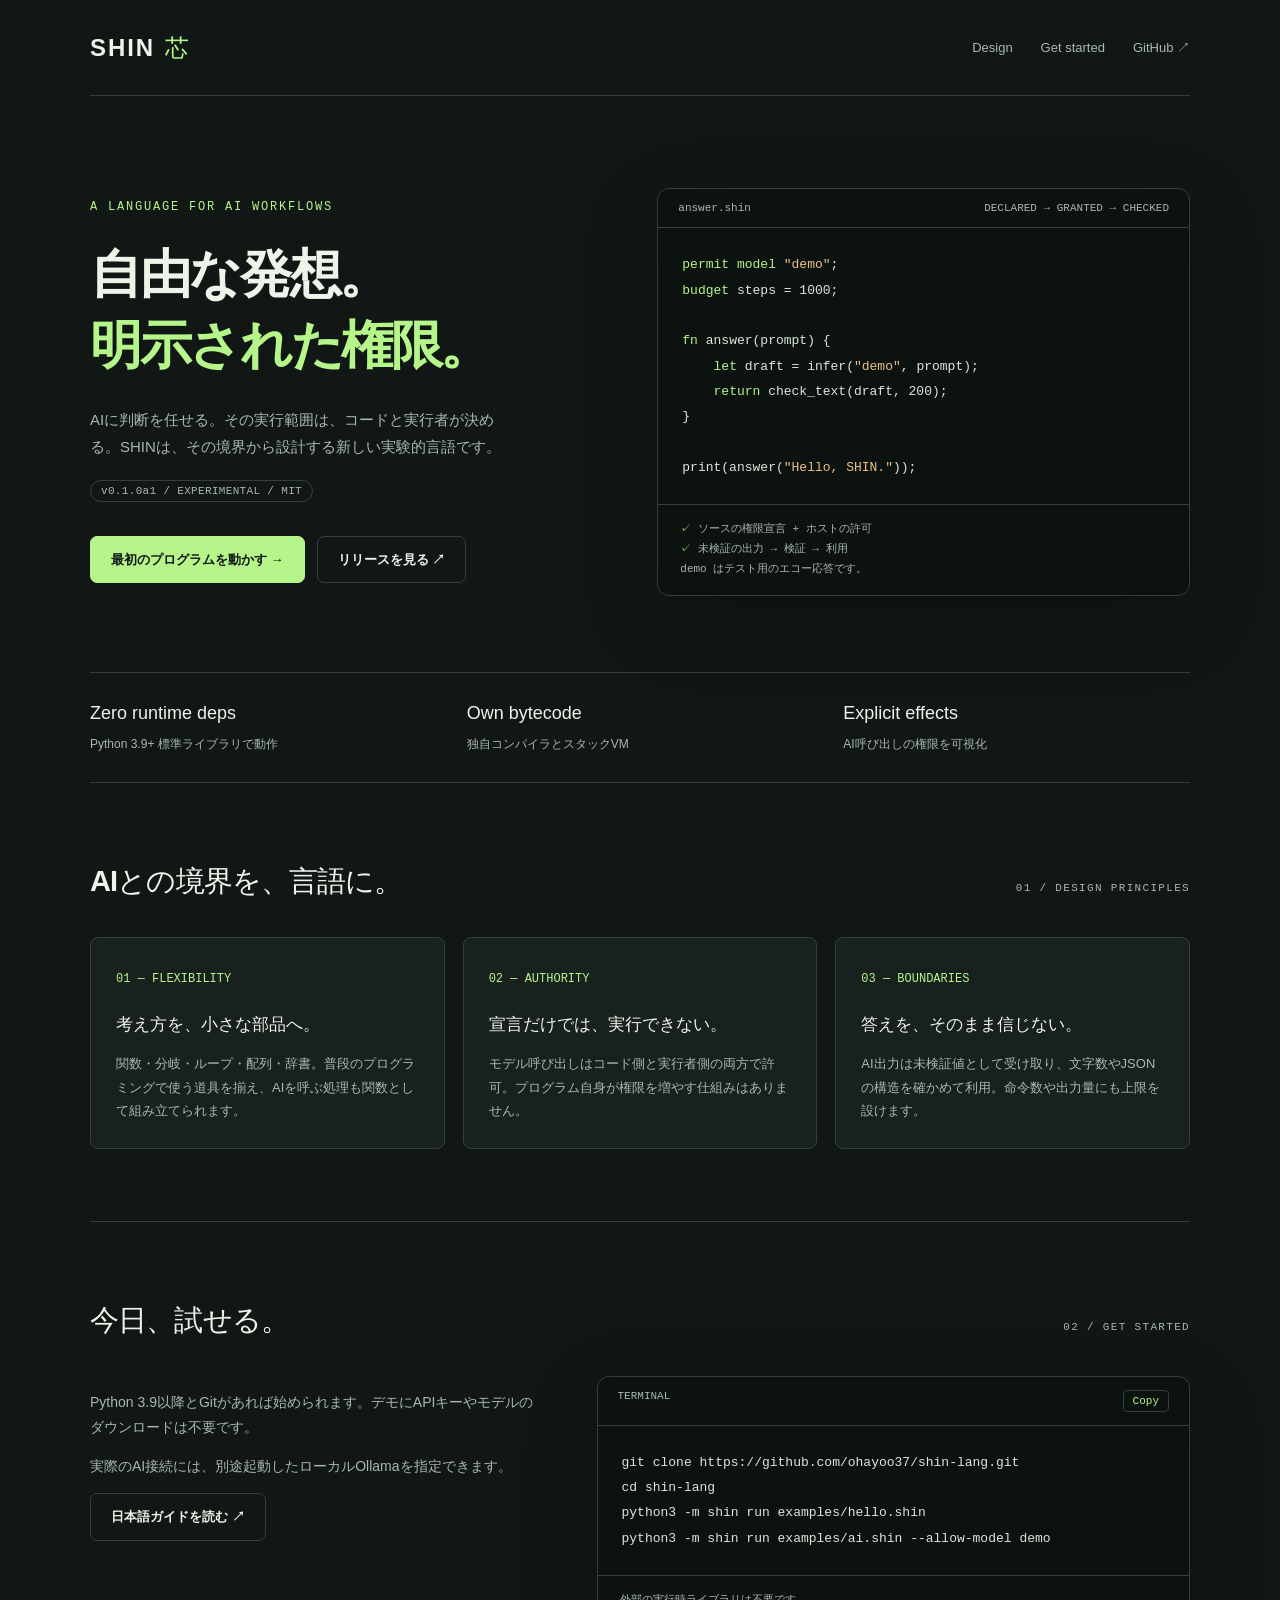
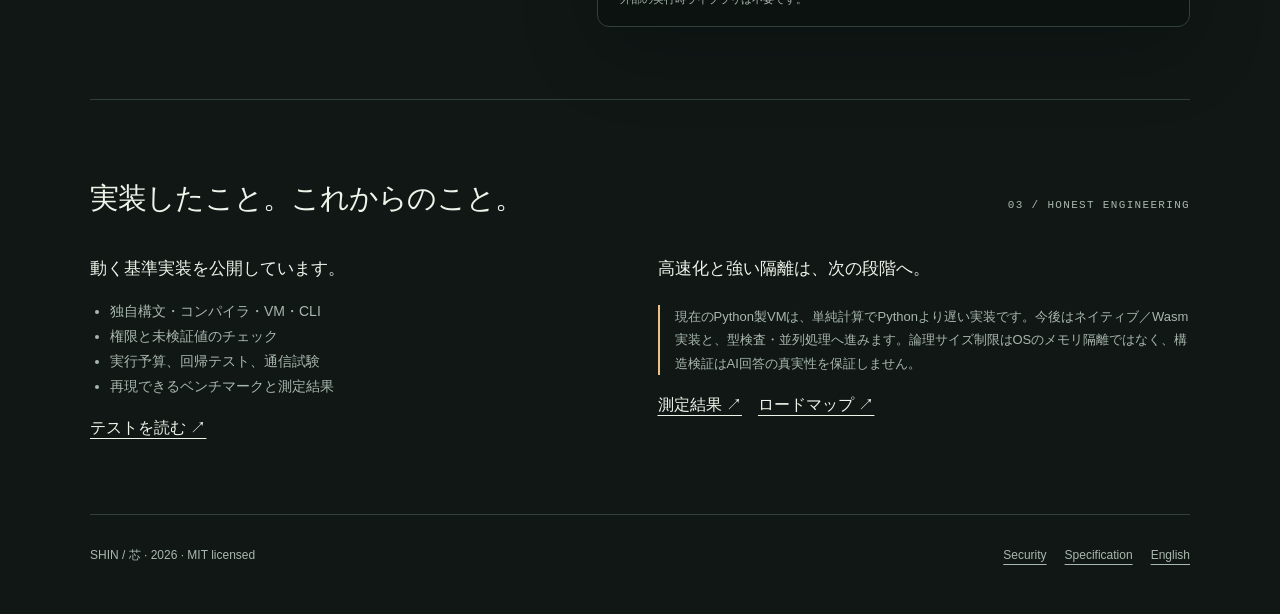
==== docs/index.html @ c3ac507e "Release SHIN reference language with explicit model capabilities and bounded VM" ====
<!doctype html>
<html lang="ja">
<head>
<meta charset="utf-8"><meta name="viewport" content="width=device-width,initial-scale=1">
<meta name="description" content="SHIN / 芯 — AIの判断と実行権限を分ける、新しい実験的プログラミング言語。">
<meta name="theme-color" content="#101715"><title>SHIN / 芯 — 自由な発想。明示された権限。</title>
<style>
:root{--bg:#101715;--panel:#18211e;--line:#31413a;--fg:#eef4e9;--muted:#a9b8ae;--green:#b5f58a;--amber:#ebc185}*{box-sizing:border-box}html{scroll-behavior:smooth}body{margin:0;background:var(--bg);color:var(--fg);font-family:ui-sans-serif,-apple-system,BlinkMacSystemFont,"Segoe UI",sans-serif;line-height:1.8}a{color:inherit;text-underline-offset:5px}button,a{ -webkit-tap-highlight-color:transparent}a:focus-visible,button:focus-visible{outline:3px solid var(--green);outline-offset:5px}.wrap{max-width:1180px;margin:auto;padding:0 40px}nav{display:flex;align-items:center;justify-content:space-between;padding:26px 0;border-bottom:1px solid var(--line);gap:20px}.brand{font-size:24px;font-weight:800;letter-spacing:.08em;text-decoration:none}.brand span{font-weight:400;color:var(--green);margin-left:10px}.navlinks{display:flex;gap:28px;font-size:13px;color:var(--muted)}.navlinks a{text-decoration:none}.hero{padding:92px 0 76px;display:grid;grid-template-columns:1fr 1.05fr;gap:60px;align-items:center}.eyebrow{font:12px ui-monospace,monospace;letter-spacing:.15em;color:var(--green);margin-bottom:25px}.pill{display:inline-block;padding:4px 10px;border:1px solid var(--line);border-radius:30px;font:11px ui-monospace,monospace;letter-spacing:.03em;color:var(--muted)}h1{font-size:clamp(36px,4.1vw,56px);line-height:1.35;font-weight:650;letter-spacing:-.045em;margin:0 0 25px}h1 em{font-style:normal;color:var(--green)}.lead{color:var(--muted);font-size:15px;max-width:430px}.actions{display:flex;gap:12px;flex-wrap:wrap;margin-top:32px}.button{display:inline-block;padding:11px 20px;border:1px solid var(--line);border-radius:7px;text-decoration:none;font-size:13px;font-weight:600}.primary{background:var(--green);color:var(--bg);border-color:var(--green)}.codebox{border:1px solid var(--line);border-radius:12px;background:#0c120f;overflow:hidden;box-shadow:0 24px 80px #0003}.codehead{display:flex;justify-content:space-between;border-bottom:1px solid var(--line);padding:13px 20px;font:11px ui-monospace,monospace;color:var(--muted)}pre{margin:0;padding:24px;font:13px/1.95 ui-monospace,SFMono-Regular,Consolas,monospace;overflow-x:auto;color:#dce8dc}.kw{color:var(--green)}.str{color:var(--amber)}.comment{color:#8da398}.result{border-top:1px solid var(--line);padding:15px 22px;font:11px/1.8 ui-monospace,monospace;color:var(--muted)}.result b{color:var(--green);font-weight:400}.strip{display:grid;grid-template-columns:repeat(3,1fr);border-top:1px solid var(--line);border-bottom:1px solid var(--line);padding:24px 0;gap:30px}.strip strong{font-size:18px;display:block;font-weight:500}.strip span{font-size:12px;color:var(--muted)}section{padding:72px 0;border-bottom:1px solid var(--line)}.sectionhead{display:flex;justify-content:space-between;align-items:baseline;gap:25px;margin-bottom:30px}h2{font-size:29px;letter-spacing:-.03em;margin:0;font-weight:550}.label{font:11px ui-monospace,monospace;color:var(--muted);letter-spacing:.12em}.cards{display:grid;grid-template-columns:repeat(3,1fr);gap:18px}.card{padding:25px;border:1px solid var(--line);border-radius:8px;background:var(--panel)}.number{font:12px ui-monospace,monospace;color:var(--green)}h3{font-size:17px;margin:18px 0 12px;font-weight:550}.card p,.note{font-size:13px;color:var(--muted);margin:0}.quick{display:grid;grid-template-columns:1fr 1.3fr;gap:50px}.quick p{font-size:14px;color:var(--muted)}.copy{border:1px solid var(--line);border-radius:4px;background:transparent;color:var(--green);font:11px ui-monospace,monospace;padding:4px 9px;cursor:pointer}.status{display:grid;grid-template-columns:1fr 1fr;gap:35px}.status ul{padding-left:20px;font-size:14px;color:var(--muted)}.status h3{margin-top:0}.status .note{border-left:2px solid var(--amber);padding-left:15px;margin-top:20px}.footer{display:flex;justify-content:space-between;gap:25px;padding:30px 0 45px;color:var(--muted);font-size:12px}.footer a{margin-left:18px}.skip{position:absolute;left:-9999px}.skip:focus{position:fixed;left:20px;top:20px;background:var(--bg);padding:10px;z-index:2}@media(max-width:850px){.hero{grid-template-columns:1fr;gap:35px;padding:60px 0}.cards{grid-template-columns:1fr}.quick{grid-template-columns:1fr;gap:20px}.wrap{padding:0 24px}.status{grid-template-columns:1fr}.sectionhead{display:block}.sectionhead .label{display:block;margin-top:12px}}@media(max-width:480px){.navlinks{gap:15px}.navlinks .hide-mobile{display:none}.strip{gap:14px}.strip strong{font-size:15px}.strip span{font-size:11px}.footer{display:block}.footer div{margin-top:12px}.footer a{margin-left:0;margin-right:18px}pre{font-size:11px;padding:17px}}@media(prefers-reduced-motion:reduce){html{scroll-behavior:auto}}
</style></head>
<body><a class="skip" href="#main">本文へ移動</a><div class="wrap">
<nav aria-label="メインナビゲーション"><a class="brand" href="./">SHIN<span>芯</span></a><div class="navlinks"><a href="#design" class="hide-mobile">Design</a><a href="#start">Get started</a><a href="https://github.com/ohayoo37/shin-lang">GitHub ↗</a></div></nav>
<main id="main"><div class="hero"><div><div class="eyebrow">A LANGUAGE FOR AI WORKFLOWS</div><h1>自由な発想。<br><em>明示された権限。</em></h1><p class="lead">AIに判断を任せる。その実行範囲は、コードと実行者が決める。SHINは、その境界から設計する新しい実験的言語です。</p><span class="pill">v0.1.0a1 / EXPERIMENTAL / MIT</span><div class="actions"><a class="button primary" href="#start">最初のプログラムを動かす →</a><a class="button" href="https://github.com/ohayoo37/shin-lang/releases">リリースを見る ↗</a></div></div>
<div class="codebox"><div class="codehead"><span>answer.shin</span><span>DECLARED → GRANTED → CHECKED</span></div><pre><span class="kw">permit model</span> <span class="str">"demo"</span>;
<span class="kw">budget</span> steps = 1000;

<span class="kw">fn</span> answer(prompt) {
    <span class="kw">let</span> draft = infer(<span class="str">"demo"</span>, prompt);
    <span class="kw">return</span> check_text(draft, 200);
}

print(answer(<span class="str">"Hello, SHIN."</span>));</pre><div class="result"><b>✓</b> ソースの権限宣言 + ホストの許可<br><b>✓</b> 未検証の出力 → 検証 → 利用<br>demo はテスト用のエコー応答です。</div></div></div>
<div class="strip"><div><strong>Zero runtime deps</strong><span>Python 3.9+ 標準ライブラリで動作</span></div><div><strong>Own bytecode</strong><span>独自コンパイラとスタックVM</span></div><div><strong>Explicit effects</strong><span>AI呼び出しの権限を可視化</span></div></div>
<section id="design"><div class="sectionhead"><h2>AIとの境界を、言語に。</h2><span class="label">01 / DESIGN PRINCIPLES</span></div><div class="cards"><article class="card"><span class="number">01 — FLEXIBILITY</span><h3>考え方を、小さな部品へ。</h3><p>関数・分岐・ループ・配列・辞書。普段のプログラミングで使う道具を揃え、AIを呼ぶ処理も関数として組み立てられます。</p></article><article class="card"><span class="number">02 — AUTHORITY</span><h3>宣言だけでは、実行できない。</h3><p>モデル呼び出しはコード側と実行者側の両方で許可。プログラム自身が権限を増やす仕組みはありません。</p></article><article class="card"><span class="number">03 — BOUNDARIES</span><h3>答えを、そのまま信じない。</h3><p>AI出力は未検証値として受け取り、文字数やJSONの構造を確かめて利用。命令数や出力量にも上限を設けます。</p></article></div></section>
<section id="start"><div class="sectionhead"><h2>今日、試せる。</h2><span class="label">02 / GET STARTED</span></div><div class="quick"><div><p>Python 3.9以降とGitがあれば始められます。デモにAPIキーやモデルのダウンロードは不要です。</p><p>実際のAI接続には、別途起動したローカルOllamaを指定できます。</p><a class="button" href="https://github.com/ohayoo37/shin-lang/blob/main/README.ja.md">日本語ガイドを読む ↗</a></div><div class="codebox"><div class="codehead"><span>TERMINAL</span><button class="copy" id="copy" type="button">Copy</button></div><pre id="commands">git clone https://github.com/ohayoo37/shin-lang.git
cd shin-lang
python3 -m shin run examples/hello.shin
python3 -m shin run examples/ai.shin --allow-model demo</pre><div class="result" id="copy-status" aria-live="polite">外部の実行時ライブラリは不要です。</div></div></div></section>
<section><div class="sectionhead"><h2>実装したこと。これからのこと。</h2><span class="label">03 / HONEST ENGINEERING</span></div><div class="status"><div><h3>動く基準実装を公開しています。</h3><ul><li>独自構文・コンパイラ・VM・CLI</li><li>権限と未検証値のチェック</li><li>実行予算、回帰テスト、通信試験</li><li>再現できるベンチマークと測定結果</li></ul><a href="https://github.com/ohayoo37/shin-lang/tree/main/tests">テストを読む ↗</a></div><div><h3>高速化と強い隔離は、次の段階へ。</h3><p class="note">現在のPython製VMは、単純計算でPythonより遅い実装です。今後はネイティブ／Wasm実装と、型検査・並列処理へ進みます。論理サイズ制限はOSのメモリ隔離ではなく、構造検証はAI回答の真実性を保証しません。</p><p><a href="https://github.com/ohayoo37/shin-lang/blob/main/benchmarks/reference.json">測定結果 ↗</a>　<a href="https://github.com/ohayoo37/shin-lang/blob/main/docs/roadmap.md">ロードマップ ↗</a></p></div></div></section></main>
<footer class="footer"><div>SHIN / 芯 · 2026 · MIT licensed</div><div><a href="https://github.com/ohayoo37/shin-lang/blob/main/SECURITY.md">Security</a><a href="https://github.com/ohayoo37/shin-lang/blob/main/docs/language.md">Specification</a><a href="https://github.com/ohayoo37/shin-lang/blob/main/README.md">English</a></div></footer></div>
<script>document.getElementById('copy').addEventListener('click',async()=>{const status=document.getElementById('copy-status');try{await navigator.clipboard.writeText(document.getElementById('commands').textContent);status.textContent='コマンドをコピーしました。';}catch{status.textContent='コマンドを選択してコピーしてください。';}});</script></body></html>
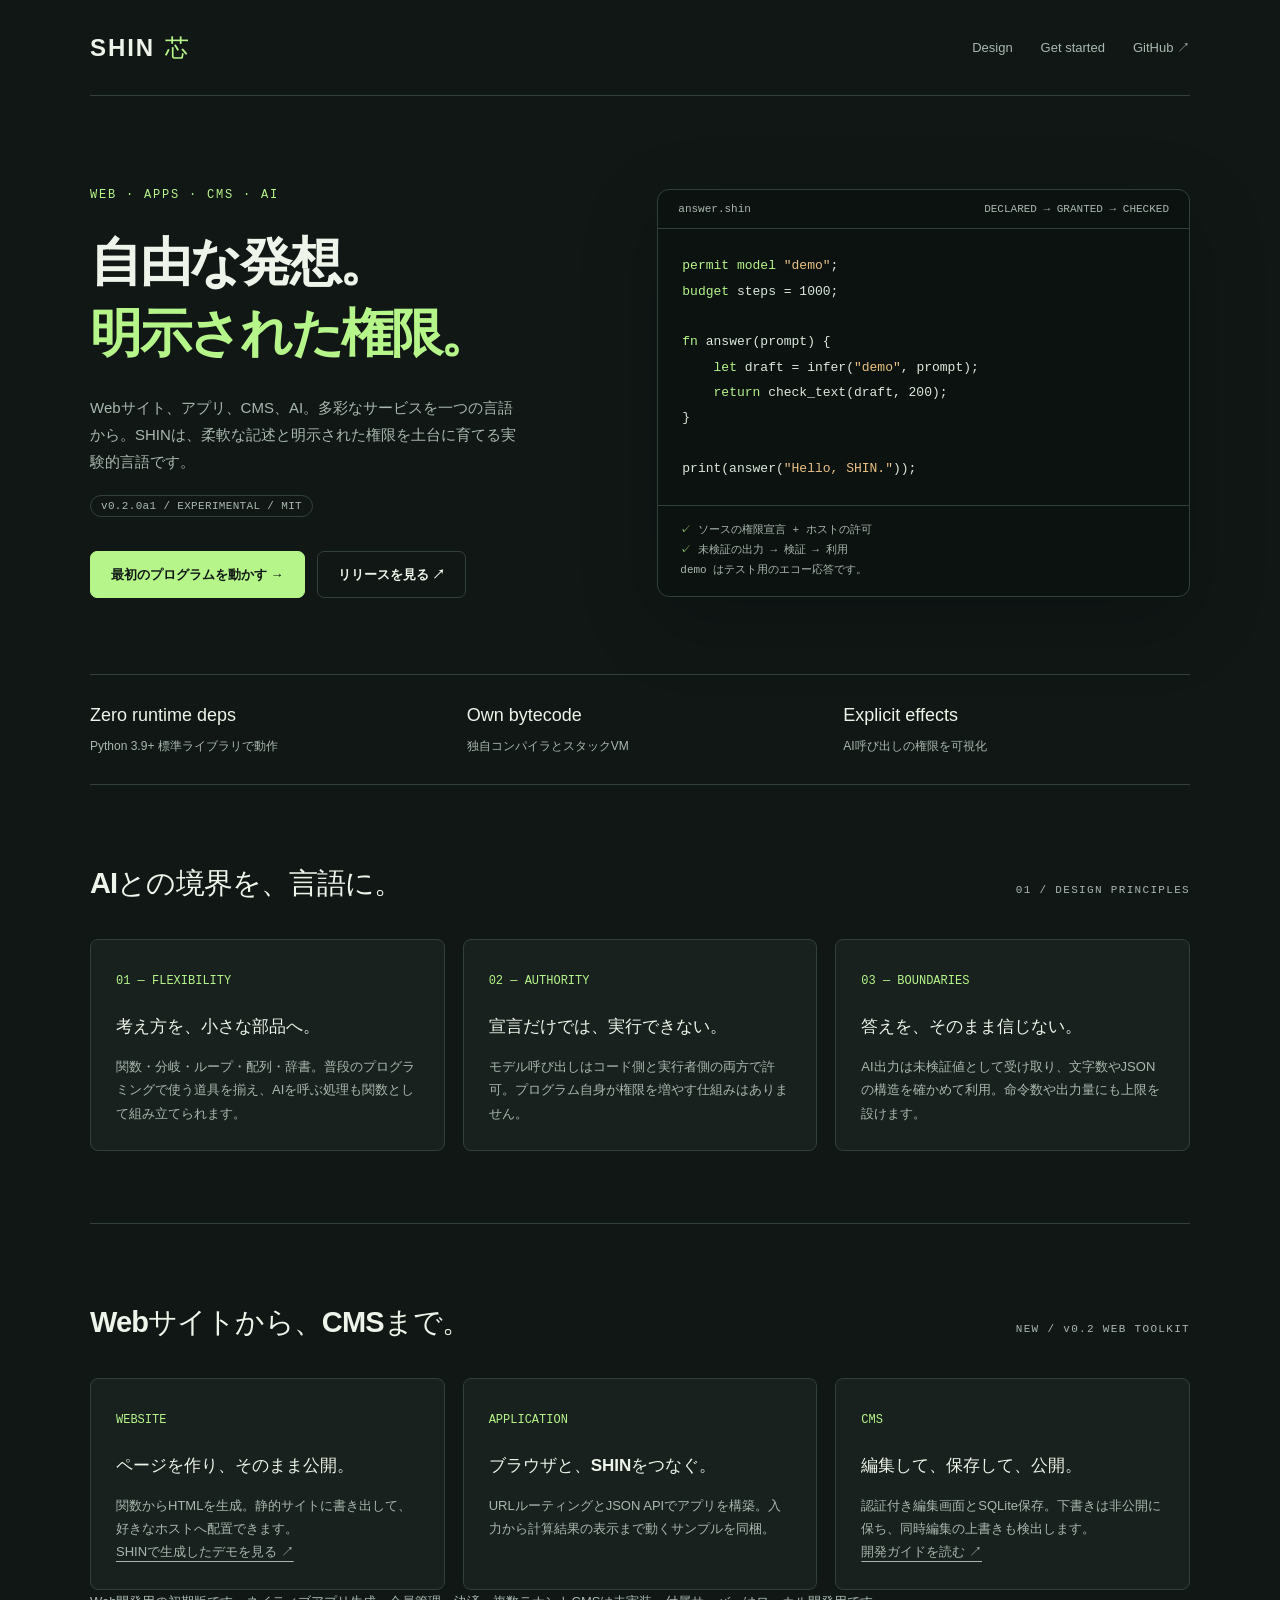
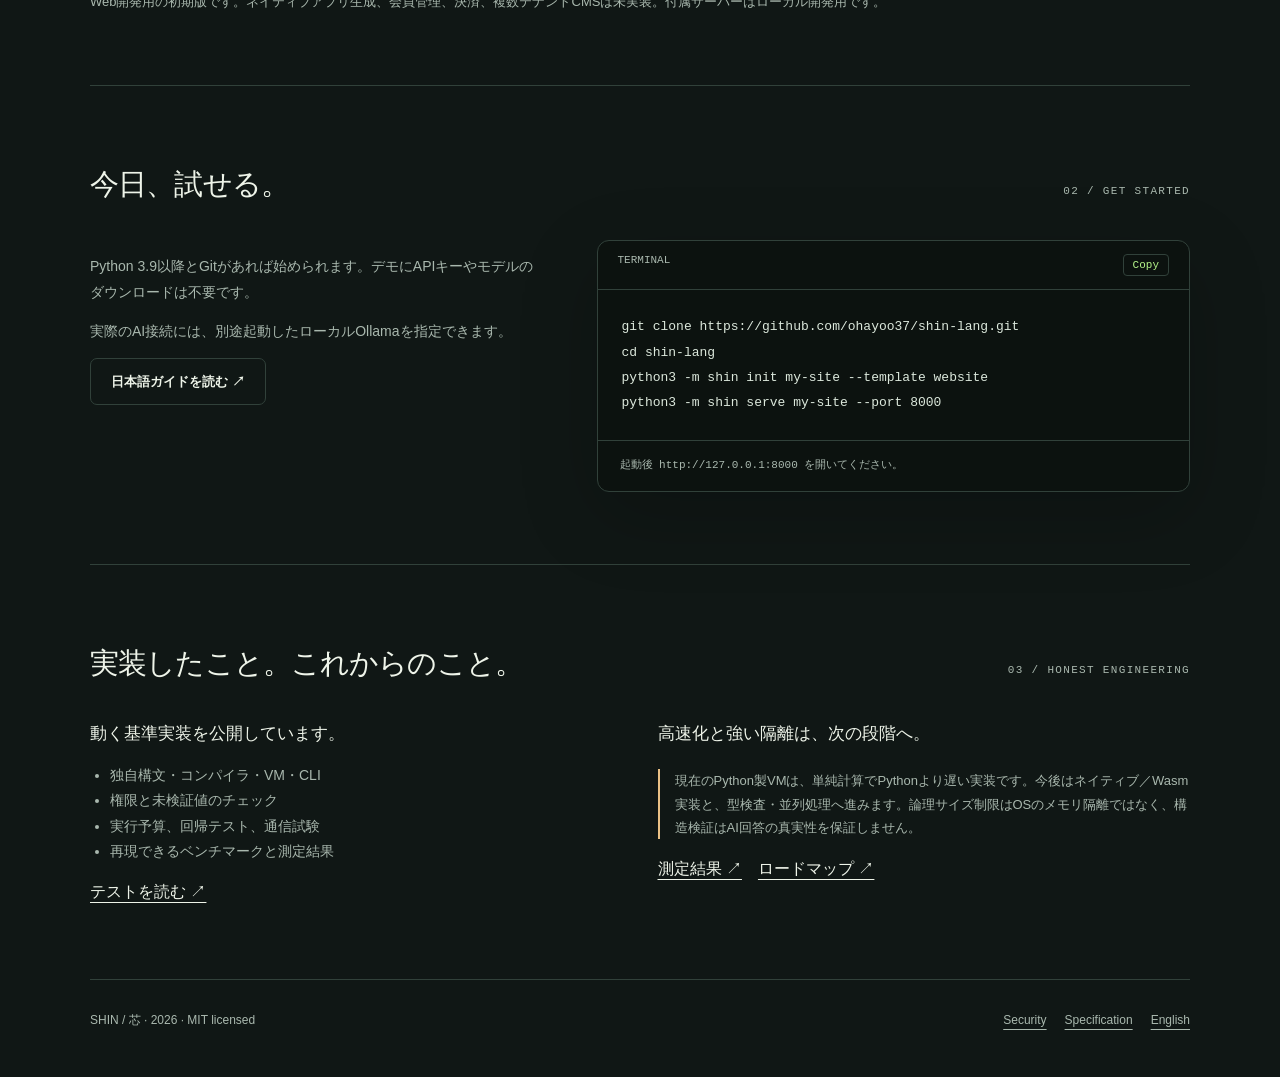
==== commit 0de7fab1: "Add web application toolkit, static export and authenticated SQLite CMS" ====
--- a/docs/index.html
+++ b/docs/index.html
@@ -2,14 +2,14 @@
 <html lang="ja">
 <head>
 <meta charset="utf-8"><meta name="viewport" content="width=device-width,initial-scale=1">
-<meta name="description" content="SHIN / 芯 — AIの判断と実行権限を分ける、新しい実験的プログラミング言語。">
+<meta name="description" content="SHIN / 芯 — Web・アプリ・CMS・AIのための実験的プログラミング言語。">
 <meta name="theme-color" content="#101715"><title>SHIN / 芯 — 自由な発想。明示された権限。</title>
 <style>
 :root{--bg:#101715;--panel:#18211e;--line:#31413a;--fg:#eef4e9;--muted:#a9b8ae;--green:#b5f58a;--amber:#ebc185}*{box-sizing:border-box}html{scroll-behavior:smooth}body{margin:0;background:var(--bg);color:var(--fg);font-family:ui-sans-serif,-apple-system,BlinkMacSystemFont,"Segoe UI",sans-serif;line-height:1.8}a{color:inherit;text-underline-offset:5px}button,a{ -webkit-tap-highlight-color:transparent}a:focus-visible,button:focus-visible{outline:3px solid var(--green);outline-offset:5px}.wrap{max-width:1180px;margin:auto;padding:0 40px}nav{display:flex;align-items:center;justify-content:space-between;padding:26px 0;border-bottom:1px solid var(--line);gap:20px}.brand{font-size:24px;font-weight:800;letter-spacing:.08em;text-decoration:none}.brand span{font-weight:400;color:var(--green);margin-left:10px}.navlinks{display:flex;gap:28px;font-size:13px;color:var(--muted)}.navlinks a{text-decoration:none}.hero{padding:92px 0 76px;display:grid;grid-template-columns:1fr 1.05fr;gap:60px;align-items:center}.eyebrow{font:12px ui-monospace,monospace;letter-spacing:.15em;color:var(--green);margin-bottom:25px}.pill{display:inline-block;padding:4px 10px;border:1px solid var(--line);border-radius:30px;font:11px ui-monospace,monospace;letter-spacing:.03em;color:var(--muted)}h1{font-size:clamp(36px,4.1vw,56px);line-height:1.35;font-weight:650;letter-spacing:-.045em;margin:0 0 25px}h1 em{font-style:normal;color:var(--green)}.lead{color:var(--muted);font-size:15px;max-width:430px}.actions{display:flex;gap:12px;flex-wrap:wrap;margin-top:32px}.button{display:inline-block;padding:11px 20px;border:1px solid var(--line);border-radius:7px;text-decoration:none;font-size:13px;font-weight:600}.primary{background:var(--green);color:var(--bg);border-color:var(--green)}.codebox{border:1px solid var(--line);border-radius:12px;background:#0c120f;overflow:hidden;box-shadow:0 24px 80px #0003}.codehead{display:flex;justify-content:space-between;border-bottom:1px solid var(--line);padding:13px 20px;font:11px ui-monospace,monospace;color:var(--muted)}pre{margin:0;padding:24px;font:13px/1.95 ui-monospace,SFMono-Regular,Consolas,monospace;overflow-x:auto;color:#dce8dc}.kw{color:var(--green)}.str{color:var(--amber)}.comment{color:#8da398}.result{border-top:1px solid var(--line);padding:15px 22px;font:11px/1.8 ui-monospace,monospace;color:var(--muted)}.result b{color:var(--green);font-weight:400}.strip{display:grid;grid-template-columns:repeat(3,1fr);border-top:1px solid var(--line);border-bottom:1px solid var(--line);padding:24px 0;gap:30px}.strip strong{font-size:18px;display:block;font-weight:500}.strip span{font-size:12px;color:var(--muted)}section{padding:72px 0;border-bottom:1px solid var(--line)}.sectionhead{display:flex;justify-content:space-between;align-items:baseline;gap:25px;margin-bottom:30px}h2{font-size:29px;letter-spacing:-.03em;margin:0;font-weight:550}.label{font:11px ui-monospace,monospace;color:var(--muted);letter-spacing:.12em}.cards{display:grid;grid-template-columns:repeat(3,1fr);gap:18px}.card{padding:25px;border:1px solid var(--line);border-radius:8px;background:var(--panel)}.number{font:12px ui-monospace,monospace;color:var(--green)}h3{font-size:17px;margin:18px 0 12px;font-weight:550}.card p,.note{font-size:13px;color:var(--muted);margin:0}.quick{display:grid;grid-template-columns:1fr 1.3fr;gap:50px}.quick p{font-size:14px;color:var(--muted)}.copy{border:1px solid var(--line);border-radius:4px;background:transparent;color:var(--green);font:11px ui-monospace,monospace;padding:4px 9px;cursor:pointer}.status{display:grid;grid-template-columns:1fr 1fr;gap:35px}.status ul{padding-left:20px;font-size:14px;color:var(--muted)}.status h3{margin-top:0}.status .note{border-left:2px solid var(--amber);padding-left:15px;margin-top:20px}.footer{display:flex;justify-content:space-between;gap:25px;padding:30px 0 45px;color:var(--muted);font-size:12px}.footer a{margin-left:18px}.skip{position:absolute;left:-9999px}.skip:focus{position:fixed;left:20px;top:20px;background:var(--bg);padding:10px;z-index:2}@media(max-width:850px){.hero{grid-template-columns:1fr;gap:35px;padding:60px 0}.cards{grid-template-columns:1fr}.quick{grid-template-columns:1fr;gap:20px}.wrap{padding:0 24px}.status{grid-template-columns:1fr}.sectionhead{display:block}.sectionhead .label{display:block;margin-top:12px}}@media(max-width:480px){.navlinks{gap:15px}.navlinks .hide-mobile{display:none}.strip{gap:14px}.strip strong{font-size:15px}.strip span{font-size:11px}.footer{display:block}.footer div{margin-top:12px}.footer a{margin-left:0;margin-right:18px}pre{font-size:11px;padding:17px}}@media(prefers-reduced-motion:reduce){html{scroll-behavior:auto}}
 </style></head>
 <body><a class="skip" href="#main">本文へ移動</a><div class="wrap">
 <nav aria-label="メインナビゲーション"><a class="brand" href="./">SHIN<span>芯</span></a><div class="navlinks"><a href="#design" class="hide-mobile">Design</a><a href="#start">Get started</a><a href="https://github.com/ohayoo37/shin-lang">GitHub ↗</a></div></nav>
-<main id="main"><div class="hero"><div><div class="eyebrow">A LANGUAGE FOR AI WORKFLOWS</div><h1>自由な発想。<br><em>明示された権限。</em></h1><p class="lead">AIに判断を任せる。その実行範囲は、コードと実行者が決める。SHINは、その境界から設計する新しい実験的言語です。</p><span class="pill">v0.1.0a1 / EXPERIMENTAL / MIT</span><div class="actions"><a class="button primary" href="#start">最初のプログラムを動かす →</a><a class="button" href="https://github.com/ohayoo37/shin-lang/releases">リリースを見る ↗</a></div></div>
+<main id="main"><div class="hero"><div><div class="eyebrow">WEB · APPS · CMS · AI</div><h1>自由な発想。<br><em>明示された権限。</em></h1><p class="lead">Webサイト、アプリ、CMS、AI。多彩なサービスを一つの言語から。SHINは、柔軟な記述と明示された権限を土台に育てる実験的言語です。</p><span class="pill">v0.2.0a1 / EXPERIMENTAL / MIT</span><div class="actions"><a class="button primary" href="#start">最初のプログラムを動かす →</a><a class="button" href="https://github.com/ohayoo37/shin-lang/releases">リリースを見る ↗</a></div></div>
 <div class="codebox"><div class="codehead"><span>answer.shin</span><span>DECLARED → GRANTED → CHECKED</span></div><pre><span class="kw">permit model</span> <span class="str">"demo"</span>;
 <span class="kw">budget</span> steps = 1000;
 
@@ -21,10 +21,10 @@
 print(answer(<span class="str">"Hello, SHIN."</span>));</pre><div class="result"><b>✓</b> ソースの権限宣言 + ホストの許可<br><b>✓</b> 未検証の出力 → 検証 → 利用<br>demo はテスト用のエコー応答です。</div></div></div>
 <div class="strip"><div><strong>Zero runtime deps</strong><span>Python 3.9+ 標準ライブラリで動作</span></div><div><strong>Own bytecode</strong><span>独自コンパイラとスタックVM</span></div><div><strong>Explicit effects</strong><span>AI呼び出しの権限を可視化</span></div></div>
 <section id="design"><div class="sectionhead"><h2>AIとの境界を、言語に。</h2><span class="label">01 / DESIGN PRINCIPLES</span></div><div class="cards"><article class="card"><span class="number">01 — FLEXIBILITY</span><h3>考え方を、小さな部品へ。</h3><p>関数・分岐・ループ・配列・辞書。普段のプログラミングで使う道具を揃え、AIを呼ぶ処理も関数として組み立てられます。</p></article><article class="card"><span class="number">02 — AUTHORITY</span><h3>宣言だけでは、実行できない。</h3><p>モデル呼び出しはコード側と実行者側の両方で許可。プログラム自身が権限を増やす仕組みはありません。</p></article><article class="card"><span class="number">03 — BOUNDARIES</span><h3>答えを、そのまま信じない。</h3><p>AI出力は未検証値として受け取り、文字数やJSONの構造を確かめて利用。命令数や出力量にも上限を設けます。</p></article></div></section>
-<section id="start"><div class="sectionhead"><h2>今日、試せる。</h2><span class="label">02 / GET STARTED</span></div><div class="quick"><div><p>Python 3.9以降とGitがあれば始められます。デモにAPIキーやモデルのダウンロードは不要です。</p><p>実際のAI接続には、別途起動したローカルOllamaを指定できます。</p><a class="button" href="https://github.com/ohayoo37/shin-lang/blob/main/README.ja.md">日本語ガイドを読む ↗</a></div><div class="codebox"><div class="codehead"><span>TERMINAL</span><button class="copy" id="copy" type="button">Copy</button></div><pre id="commands">git clone https://github.com/ohayoo37/shin-lang.git
+<section id="web"><div class="sectionhead"><h2>Webサイトから、CMSまで。</h2><span class="label">NEW / v0.2 WEB TOOLKIT</span></div><div class="cards"><article class="card"><span class="number">WEBSITE</span><h3>ページを作り、そのまま公開。</h3><p>関数からHTMLを生成。静的サイトに書き出して、好きなホストへ配置できます。</p><p><a href="./demo/">SHINで生成したデモを見る ↗</a></p></article><article class="card"><span class="number">APPLICATION</span><h3>ブラウザと、SHINをつなぐ。</h3><p>URLルーティングとJSON APIでアプリを構築。入力から計算結果の表示まで動くサンプルを同梱。</p></article><article class="card"><span class="number">CMS</span><h3>編集して、保存して、公開。</h3><p>認証付き編集画面とSQLite保存。下書きは非公開に保ち、同時編集の上書きも検出します。</p><p><a href="https://github.com/ohayoo37/shin-lang/blob/main/docs/web.md">開発ガイドを読む ↗</a></p></article></div><p class="note">Web開発用の初期版です。ネイティブアプリ生成、会員管理、決済、複数テナントCMSは未実装。付属サーバーはローカル開発用です。</p></section><section id="start"><div class="sectionhead"><h2>今日、試せる。</h2><span class="label">02 / GET STARTED</span></div><div class="quick"><div><p>Python 3.9以降とGitがあれば始められます。デモにAPIキーやモデルのダウンロードは不要です。</p><p>実際のAI接続には、別途起動したローカルOllamaを指定できます。</p><a class="button" href="https://github.com/ohayoo37/shin-lang/blob/main/README.ja.md">日本語ガイドを読む ↗</a></div><div class="codebox"><div class="codehead"><span>TERMINAL</span><button class="copy" id="copy" type="button">Copy</button></div><pre id="commands">git clone https://github.com/ohayoo37/shin-lang.git
 cd shin-lang
-python3 -m shin run examples/hello.shin
-python3 -m shin run examples/ai.shin --allow-model demo</pre><div class="result" id="copy-status" aria-live="polite">外部の実行時ライブラリは不要です。</div></div></div></section>
+python3 -m shin init my-site --template website
+python3 -m shin serve my-site --port 8000</pre><div class="result" id="copy-status" aria-live="polite">起動後 http://127.0.0.1:8000 を開いてください。</div></div></div></section>
 <section><div class="sectionhead"><h2>実装したこと。これからのこと。</h2><span class="label">03 / HONEST ENGINEERING</span></div><div class="status"><div><h3>動く基準実装を公開しています。</h3><ul><li>独自構文・コンパイラ・VM・CLI</li><li>権限と未検証値のチェック</li><li>実行予算、回帰テスト、通信試験</li><li>再現できるベンチマークと測定結果</li></ul><a href="https://github.com/ohayoo37/shin-lang/tree/main/tests">テストを読む ↗</a></div><div><h3>高速化と強い隔離は、次の段階へ。</h3><p class="note">現在のPython製VMは、単純計算でPythonより遅い実装です。今後はネイティブ／Wasm実装と、型検査・並列処理へ進みます。論理サイズ制限はOSのメモリ隔離ではなく、構造検証はAI回答の真実性を保証しません。</p><p><a href="https://github.com/ohayoo37/shin-lang/blob/main/benchmarks/reference.json">測定結果 ↗</a>　<a href="https://github.com/ohayoo37/shin-lang/blob/main/docs/roadmap.md">ロードマップ ↗</a></p></div></div></section></main>
 <footer class="footer"><div>SHIN / 芯 · 2026 · MIT licensed</div><div><a href="https://github.com/ohayoo37/shin-lang/blob/main/SECURITY.md">Security</a><a href="https://github.com/ohayoo37/shin-lang/blob/main/docs/language.md">Specification</a><a href="https://github.com/ohayoo37/shin-lang/blob/main/README.md">English</a></div></footer></div>
 <script>document.getElementById('copy').addEventListener('click',async()=>{const status=document.getElementById('copy-status');try{await navigator.clipboard.writeText(document.getElementById('commands').textContent);status.textContent='コマンドをコピーしました。';}catch{status.textContent='コマンドを選択してコピーしてください。';}});</script></body></html>
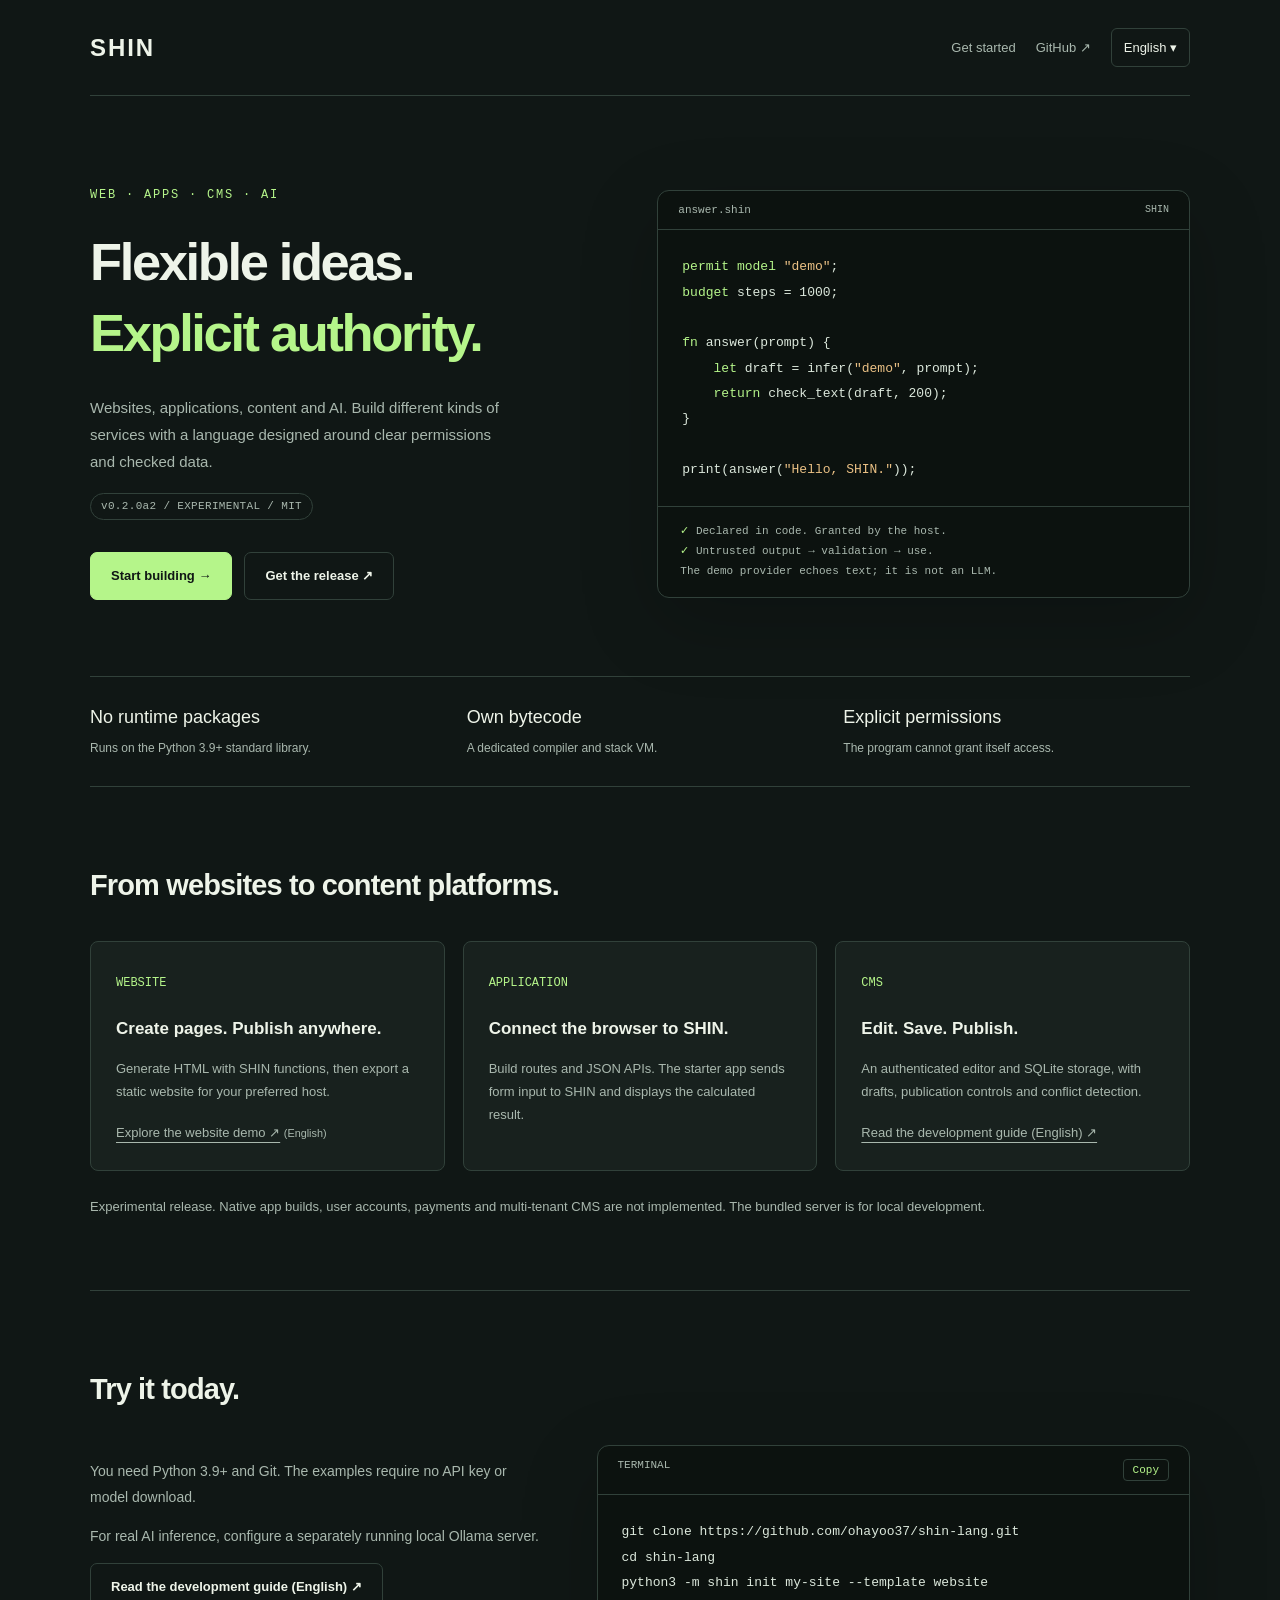
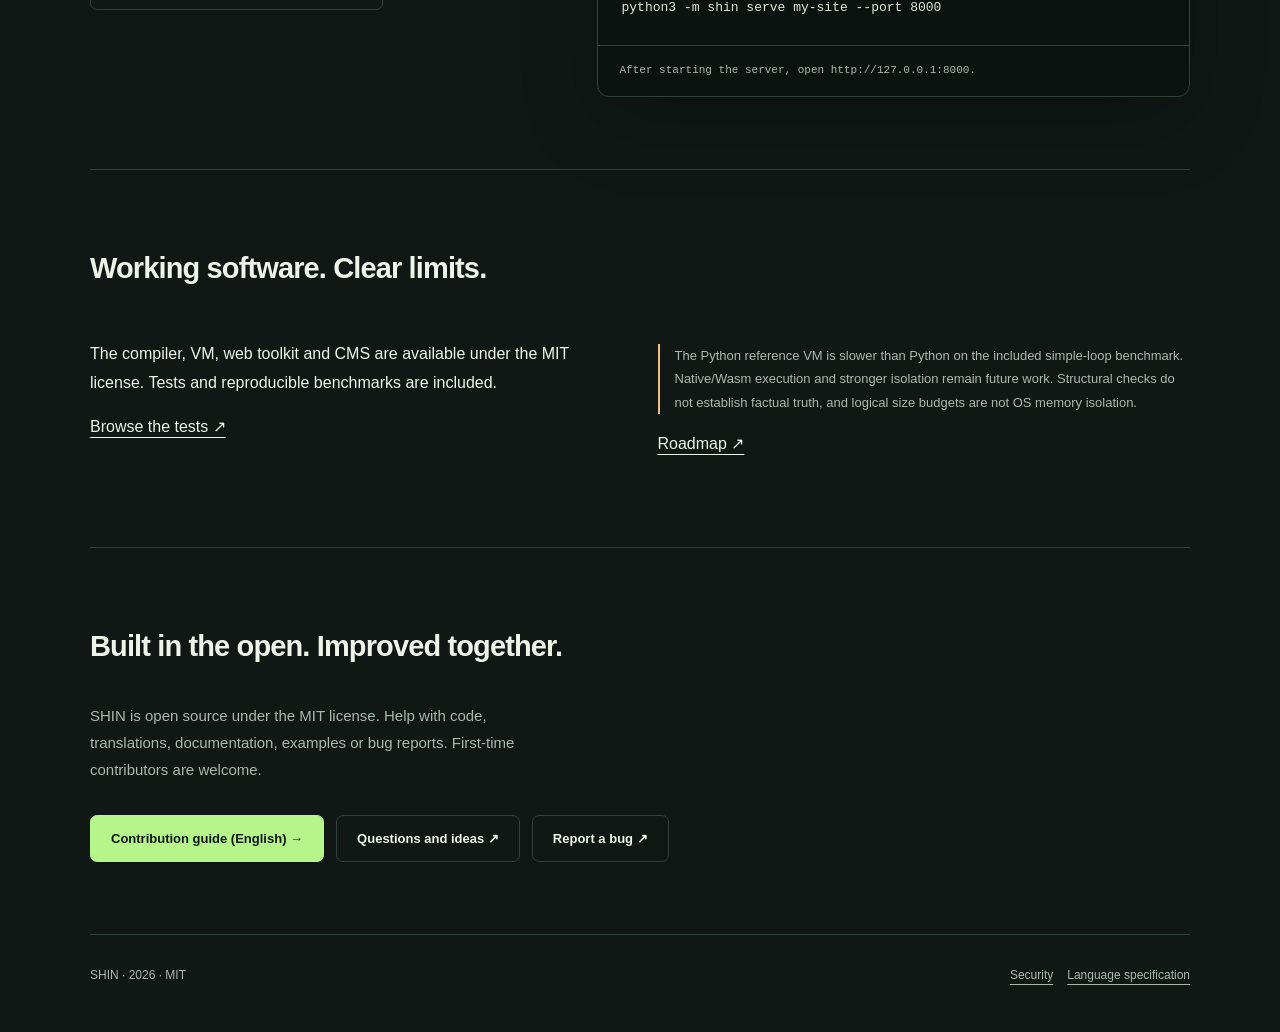
==== commit 609bbca9: "Open community contribution paths and document project governance" ====
--- a/docs/index.html
+++ b/docs/index.html
@@ -1,16 +1,13 @@
 <!doctype html>
-<html lang="ja">
-<head>
-<meta charset="utf-8"><meta name="viewport" content="width=device-width,initial-scale=1">
-<meta name="description" content="SHIN / 芯 — Web・アプリ・CMS・AIのための実験的プログラミング言語。">
-<meta name="theme-color" content="#101715"><title>SHIN / 芯 — 自由な発想。明示された権限。</title>
-<style>
-:root{--bg:#101715;--panel:#18211e;--line:#31413a;--fg:#eef4e9;--muted:#a9b8ae;--green:#b5f58a;--amber:#ebc185}*{box-sizing:border-box}html{scroll-behavior:smooth}body{margin:0;background:var(--bg);color:var(--fg);font-family:ui-sans-serif,-apple-system,BlinkMacSystemFont,"Segoe UI",sans-serif;line-height:1.8}a{color:inherit;text-underline-offset:5px}button,a{ -webkit-tap-highlight-color:transparent}a:focus-visible,button:focus-visible{outline:3px solid var(--green);outline-offset:5px}.wrap{max-width:1180px;margin:auto;padding:0 40px}nav{display:flex;align-items:center;justify-content:space-between;padding:26px 0;border-bottom:1px solid var(--line);gap:20px}.brand{font-size:24px;font-weight:800;letter-spacing:.08em;text-decoration:none}.brand span{font-weight:400;color:var(--green);margin-left:10px}.navlinks{display:flex;gap:28px;font-size:13px;color:var(--muted)}.navlinks a{text-decoration:none}.hero{padding:92px 0 76px;display:grid;grid-template-columns:1fr 1.05fr;gap:60px;align-items:center}.eyebrow{font:12px ui-monospace,monospace;letter-spacing:.15em;color:var(--green);margin-bottom:25px}.pill{display:inline-block;padding:4px 10px;border:1px solid var(--line);border-radius:30px;font:11px ui-monospace,monospace;letter-spacing:.03em;color:var(--muted)}h1{font-size:clamp(36px,4.1vw,56px);line-height:1.35;font-weight:650;letter-spacing:-.045em;margin:0 0 25px}h1 em{font-style:normal;color:var(--green)}.lead{color:var(--muted);font-size:15px;max-width:430px}.actions{display:flex;gap:12px;flex-wrap:wrap;margin-top:32px}.button{display:inline-block;padding:11px 20px;border:1px solid var(--line);border-radius:7px;text-decoration:none;font-size:13px;font-weight:600}.primary{background:var(--green);color:var(--bg);border-color:var(--green)}.codebox{border:1px solid var(--line);border-radius:12px;background:#0c120f;overflow:hidden;box-shadow:0 24px 80px #0003}.codehead{display:flex;justify-content:space-between;border-bottom:1px solid var(--line);padding:13px 20px;font:11px ui-monospace,monospace;color:var(--muted)}pre{margin:0;padding:24px;font:13px/1.95 ui-monospace,SFMono-Regular,Consolas,monospace;overflow-x:auto;color:#dce8dc}.kw{color:var(--green)}.str{color:var(--amber)}.comment{color:#8da398}.result{border-top:1px solid var(--line);padding:15px 22px;font:11px/1.8 ui-monospace,monospace;color:var(--muted)}.result b{color:var(--green);font-weight:400}.strip{display:grid;grid-template-columns:repeat(3,1fr);border-top:1px solid var(--line);border-bottom:1px solid var(--line);padding:24px 0;gap:30px}.strip strong{font-size:18px;display:block;font-weight:500}.strip span{font-size:12px;color:var(--muted)}section{padding:72px 0;border-bottom:1px solid var(--line)}.sectionhead{display:flex;justify-content:space-between;align-items:baseline;gap:25px;margin-bottom:30px}h2{font-size:29px;letter-spacing:-.03em;margin:0;font-weight:550}.label{font:11px ui-monospace,monospace;color:var(--muted);letter-spacing:.12em}.cards{display:grid;grid-template-columns:repeat(3,1fr);gap:18px}.card{padding:25px;border:1px solid var(--line);border-radius:8px;background:var(--panel)}.number{font:12px ui-monospace,monospace;color:var(--green)}h3{font-size:17px;margin:18px 0 12px;font-weight:550}.card p,.note{font-size:13px;color:var(--muted);margin:0}.quick{display:grid;grid-template-columns:1fr 1.3fr;gap:50px}.quick p{font-size:14px;color:var(--muted)}.copy{border:1px solid var(--line);border-radius:4px;background:transparent;color:var(--green);font:11px ui-monospace,monospace;padding:4px 9px;cursor:pointer}.status{display:grid;grid-template-columns:1fr 1fr;gap:35px}.status ul{padding-left:20px;font-size:14px;color:var(--muted)}.status h3{margin-top:0}.status .note{border-left:2px solid var(--amber);padding-left:15px;margin-top:20px}.footer{display:flex;justify-content:space-between;gap:25px;padding:30px 0 45px;color:var(--muted);font-size:12px}.footer a{margin-left:18px}.skip{position:absolute;left:-9999px}.skip:focus{position:fixed;left:20px;top:20px;background:var(--bg);padding:10px;z-index:2}@media(max-width:850px){.hero{grid-template-columns:1fr;gap:35px;padding:60px 0}.cards{grid-template-columns:1fr}.quick{grid-template-columns:1fr;gap:20px}.wrap{padding:0 24px}.status{grid-template-columns:1fr}.sectionhead{display:block}.sectionhead .label{display:block;margin-top:12px}}@media(max-width:480px){.navlinks{gap:15px}.navlinks .hide-mobile{display:none}.strip{gap:14px}.strip strong{font-size:15px}.strip span{font-size:11px}.footer{display:block}.footer div{margin-top:12px}.footer a{margin-left:0;margin-right:18px}pre{font-size:11px;padding:17px}}@media(prefers-reduced-motion:reduce){html{scroll-behavior:auto}}
-</style></head>
-<body><a class="skip" href="#main">本文へ移動</a><div class="wrap">
-<nav aria-label="メインナビゲーション"><a class="brand" href="./">SHIN<span>芯</span></a><div class="navlinks"><a href="#design" class="hide-mobile">Design</a><a href="#start">Get started</a><a href="https://github.com/ohayoo37/shin-lang">GitHub ↗</a></div></nav>
-<main id="main"><div class="hero"><div><div class="eyebrow">WEB · APPS · CMS · AI</div><h1>自由な発想。<br><em>明示された権限。</em></h1><p class="lead">Webサイト、アプリ、CMS、AI。多彩なサービスを一つの言語から。SHINは、柔軟な記述と明示された権限を土台に育てる実験的言語です。</p><span class="pill">v0.2.0a1 / EXPERIMENTAL / MIT</span><div class="actions"><a class="button primary" href="#start">最初のプログラムを動かす →</a><a class="button" href="https://github.com/ohayoo37/shin-lang/releases">リリースを見る ↗</a></div></div>
-<div class="codebox"><div class="codehead"><span>answer.shin</span><span>DECLARED → GRANTED → CHECKED</span></div><pre><span class="kw">permit model</span> <span class="str">"demo"</span>;
+<html lang="en"><head><meta charset="utf-8"><meta name="viewport" content="width=device-width,initial-scale=1">
+<title>SHIN — Flexible ideas. Explicit authority.</title><meta name="description" content="An experimental language for websites, apps, CMS and AI workflows."><meta name="theme-color" content="#101715">
+<link rel="canonical" href="https://ohayoo37.github.io/shin-lang/en/"><link rel="alternate" hreflang="en" href="https://ohayoo37.github.io/shin-lang/en/"><link rel="alternate" hreflang="ja" href="https://ohayoo37.github.io/shin-lang/ja/"><link rel="alternate" hreflang="es" href="https://ohayoo37.github.io/shin-lang/es/"><link rel="alternate" hreflang="fr" href="https://ohayoo37.github.io/shin-lang/fr/"><link rel="alternate" hreflang="de" href="https://ohayoo37.github.io/shin-lang/de/"><link rel="alternate" hreflang="pt-BR" href="https://ohayoo37.github.io/shin-lang/pt-BR/"><link rel="alternate" hreflang="zh-CN" href="https://ohayoo37.github.io/shin-lang/zh-CN/"><link rel="alternate" hreflang="ko" href="https://ohayoo37.github.io/shin-lang/ko/"><link rel="alternate" hreflang="x-default" href="https://ohayoo37.github.io/shin-lang/">
+<meta property="og:title" content="SHIN — Flexible ideas. Explicit authority."><meta property="og:description" content="An experimental language for websites, apps, CMS and AI workflows."><meta property="og:url" content="https://ohayoo37.github.io/shin-lang/en/"><meta property="og:type" content="website">
+<link rel="stylesheet" href="site.css"><script src="site.js" defer></script></head>
+<body><a class="skip" href="#main">Skip to content</a><div class="wrap">
+<nav aria-label="Main navigation"><a class="brand" href="./">SHIN</a><div class="navlinks"><a class="hide-mobile" href="#start">Get started</a><a href="https://github.com/ohayoo37/shin-lang">GitHub ↗</a><details class="languages"><summary aria-label="Choose language">English</summary><div class="language-menu"><a lang="en" hreflang="en" href="en/" aria-current="page">English</a><a lang="ja" hreflang="ja" href="ja/">日本語</a><a lang="es" hreflang="es" href="es/">Español</a><a lang="fr" hreflang="fr" href="fr/">Français</a><a lang="de" hreflang="de" href="de/">Deutsch</a><a lang="pt-BR" hreflang="pt-BR" href="pt-BR/">Português</a><a lang="zh-CN" hreflang="zh-CN" href="zh-CN/">简体中文</a><a lang="ko" hreflang="ko" href="ko/">한국어</a></div></details></div></nav>
+<main id="main"><div class="hero"><div><div class="eyebrow">WEB · APPS · CMS · AI</div><h1>Flexible ideas.<br><em>Explicit authority.</em></h1><p class="lead">Websites, applications, content and AI. Build different kinds of services with a language designed around clear permissions and checked data.</p><span class="pill">v0.2.0a2 / EXPERIMENTAL / MIT</span><div class="actions"><a class="button primary" href="#start">Start building →</a><a class="button" href="https://github.com/ohayoo37/shin-lang/releases">Get the release ↗</a></div></div>
+<div class="codebox"><div class="codehead"><span>answer.shin</span><span>SHIN</span></div><pre><span class="kw">permit model</span> <span class="str">"demo"</span>;
 <span class="kw">budget</span> steps = 1000;
 
 <span class="kw">fn</span> answer(prompt) {
@@ -18,13 +15,13 @@
     <span class="kw">return</span> check_text(draft, 200);
 }
 
-print(answer(<span class="str">"Hello, SHIN."</span>));</pre><div class="result"><b>✓</b> ソースの権限宣言 + ホストの許可<br><b>✓</b> 未検証の出力 → 検証 → 利用<br>demo はテスト用のエコー応答です。</div></div></div>
-<div class="strip"><div><strong>Zero runtime deps</strong><span>Python 3.9+ 標準ライブラリで動作</span></div><div><strong>Own bytecode</strong><span>独自コンパイラとスタックVM</span></div><div><strong>Explicit effects</strong><span>AI呼び出しの権限を可視化</span></div></div>
-<section id="design"><div class="sectionhead"><h2>AIとの境界を、言語に。</h2><span class="label">01 / DESIGN PRINCIPLES</span></div><div class="cards"><article class="card"><span class="number">01 — FLEXIBILITY</span><h3>考え方を、小さな部品へ。</h3><p>関数・分岐・ループ・配列・辞書。普段のプログラミングで使う道具を揃え、AIを呼ぶ処理も関数として組み立てられます。</p></article><article class="card"><span class="number">02 — AUTHORITY</span><h3>宣言だけでは、実行できない。</h3><p>モデル呼び出しはコード側と実行者側の両方で許可。プログラム自身が権限を増やす仕組みはありません。</p></article><article class="card"><span class="number">03 — BOUNDARIES</span><h3>答えを、そのまま信じない。</h3><p>AI出力は未検証値として受け取り、文字数やJSONの構造を確かめて利用。命令数や出力量にも上限を設けます。</p></article></div></section>
-<section id="web"><div class="sectionhead"><h2>Webサイトから、CMSまで。</h2><span class="label">NEW / v0.2 WEB TOOLKIT</span></div><div class="cards"><article class="card"><span class="number">WEBSITE</span><h3>ページを作り、そのまま公開。</h3><p>関数からHTMLを生成。静的サイトに書き出して、好きなホストへ配置できます。</p><p><a href="./demo/">SHINで生成したデモを見る ↗</a></p></article><article class="card"><span class="number">APPLICATION</span><h3>ブラウザと、SHINをつなぐ。</h3><p>URLルーティングとJSON APIでアプリを構築。入力から計算結果の表示まで動くサンプルを同梱。</p></article><article class="card"><span class="number">CMS</span><h3>編集して、保存して、公開。</h3><p>認証付き編集画面とSQLite保存。下書きは非公開に保ち、同時編集の上書きも検出します。</p><p><a href="https://github.com/ohayoo37/shin-lang/blob/main/docs/web.md">開発ガイドを読む ↗</a></p></article></div><p class="note">Web開発用の初期版です。ネイティブアプリ生成、会員管理、決済、複数テナントCMSは未実装。付属サーバーはローカル開発用です。</p></section><section id="start"><div class="sectionhead"><h2>今日、試せる。</h2><span class="label">02 / GET STARTED</span></div><div class="quick"><div><p>Python 3.9以降とGitがあれば始められます。デモにAPIキーやモデルのダウンロードは不要です。</p><p>実際のAI接続には、別途起動したローカルOllamaを指定できます。</p><a class="button" href="https://github.com/ohayoo37/shin-lang/blob/main/README.ja.md">日本語ガイドを読む ↗</a></div><div class="codebox"><div class="codehead"><span>TERMINAL</span><button class="copy" id="copy" type="button">Copy</button></div><pre id="commands">git clone https://github.com/ohayoo37/shin-lang.git
+print(answer(<span class="str">"Hello, SHIN."</span>));</pre><div class="result"><b>✓</b> Declared in code. Granted by the host.<br><b>✓</b> Untrusted output → validation → use.<br>The demo provider echoes text; it is not an LLM.</div></div></div>
+<div class="strip"><div><strong>No runtime packages</strong><span>Runs on the Python 3.9+ standard library.</span></div><div><strong>Own bytecode</strong><span>A dedicated compiler and stack VM.</span></div><div><strong>Explicit permissions</strong><span>The program cannot grant itself access.</span></div></div>
+<section id="web"><div class="sectionhead"><h2>From websites to content platforms.</h2></div><div class="cards"><article class="card"><span class="number">WEBSITE</span><h3>Create pages. Publish anywhere.</h3><p>Generate HTML with SHIN functions, then export a static website for your preferred host.</p><p><a href="demo/">Explore the website demo ↗</a> <small lang="en">(English)</small></p></article><article class="card"><span class="number">APPLICATION</span><h3>Connect the browser to SHIN.</h3><p>Build routes and JSON APIs. The starter app sends form input to SHIN and displays the calculated result.</p></article><article class="card"><span class="number">CMS</span><h3>Edit. Save. Publish.</h3><p>An authenticated editor and SQLite storage, with drafts, publication controls and conflict detection.</p><p><a href="https://github.com/ohayoo37/shin-lang/blob/main/docs/web.md">Read the development guide (English) ↗</a></p></article></div><p class="note limits">Experimental release. Native app builds, user accounts, payments and multi-tenant CMS are not implemented. The bundled server is for local development.</p></section>
+<section id="start"><div class="sectionhead"><h2>Try it today.</h2></div><div class="quick"><div><p>You need Python 3.9+ and Git. The examples require no API key or model download.</p><p>For real AI inference, configure a separately running local Ollama server.</p><a class="button" href="https://github.com/ohayoo37/shin-lang/blob/main/docs/web.md">Read the development guide (English) ↗</a></div><div class="codebox"><div class="codehead"><span>TERMINAL</span><button class="copy" id="copy" type="button" data-success="Commands copied." data-failure="Select the commands and copy them manually.">Copy</button></div><pre id="commands">git clone https://github.com/ohayoo37/shin-lang.git
 cd shin-lang
 python3 -m shin init my-site --template website
-python3 -m shin serve my-site --port 8000</pre><div class="result" id="copy-status" aria-live="polite">起動後 http://127.0.0.1:8000 を開いてください。</div></div></div></section>
-<section><div class="sectionhead"><h2>実装したこと。これからのこと。</h2><span class="label">03 / HONEST ENGINEERING</span></div><div class="status"><div><h3>動く基準実装を公開しています。</h3><ul><li>独自構文・コンパイラ・VM・CLI</li><li>権限と未検証値のチェック</li><li>実行予算、回帰テスト、通信試験</li><li>再現できるベンチマークと測定結果</li></ul><a href="https://github.com/ohayoo37/shin-lang/tree/main/tests">テストを読む ↗</a></div><div><h3>高速化と強い隔離は、次の段階へ。</h3><p class="note">現在のPython製VMは、単純計算でPythonより遅い実装です。今後はネイティブ／Wasm実装と、型検査・並列処理へ進みます。論理サイズ制限はOSのメモリ隔離ではなく、構造検証はAI回答の真実性を保証しません。</p><p><a href="https://github.com/ohayoo37/shin-lang/blob/main/benchmarks/reference.json">測定結果 ↗</a>　<a href="https://github.com/ohayoo37/shin-lang/blob/main/docs/roadmap.md">ロードマップ ↗</a></p></div></div></section></main>
-<footer class="footer"><div>SHIN / 芯 · 2026 · MIT licensed</div><div><a href="https://github.com/ohayoo37/shin-lang/blob/main/SECURITY.md">Security</a><a href="https://github.com/ohayoo37/shin-lang/blob/main/docs/language.md">Specification</a><a href="https://github.com/ohayoo37/shin-lang/blob/main/README.md">English</a></div></footer></div>
-<script>document.getElementById('copy').addEventListener('click',async()=>{const status=document.getElementById('copy-status');try{await navigator.clipboard.writeText(document.getElementById('commands').textContent);status.textContent='コマンドをコピーしました。';}catch{status.textContent='コマンドを選択してコピーしてください。';}});</script></body></html>
+python3 -m shin serve my-site --port 8000</pre><div class="result" id="copy-status" aria-live="polite">After starting the server, open http://127.0.0.1:8000.</div></div></div></section>
+<section><div class="sectionhead"><h2>Working software. Clear limits.</h2></div><div class="status"><div><p>The compiler, VM, web toolkit and CMS are available under the MIT license. Tests and reproducible benchmarks are included.</p><a href="https://github.com/ohayoo37/shin-lang/tree/main/tests">Browse the tests ↗</a></div><div><p class="note">The Python reference VM is slower than Python on the included simple-loop benchmark. Native/Wasm execution and stronger isolation remain future work. Structural checks do not establish factual truth, and logical size budgets are not OS memory isolation.</p><p><a href="https://github.com/ohayoo37/shin-lang/blob/main/docs/roadmap.md">Roadmap ↗</a></p></div></div></section>
+<section id="community"><div class="sectionhead"><h2>Built in the open. Improved together.</h2></div><p class="lead">SHIN is open source under the MIT license. Help with code, translations, documentation, examples or bug reports. First-time contributors are welcome.</p><div class="actions"><a class="button primary" href="https://github.com/ohayoo37/shin-lang/blob/main/CONTRIBUTING.md">Contribution guide (English) →</a><a class="button" href="https://github.com/ohayoo37/shin-lang/discussions">Questions and ideas ↗</a><a class="button" href="https://github.com/ohayoo37/shin-lang/issues/new/choose">Report a bug ↗</a></div></section></main>
+<footer class="footer"><div>SHIN · 2026 · MIT</div><div><a href="https://github.com/ohayoo37/shin-lang/blob/main/SECURITY.md">Security</a><a href="https://github.com/ohayoo37/shin-lang/blob/main/docs/language.md">Language specification</a></div></footer></div></body></html>
--- a/docs/site.css
+++ b/docs/site.css
@@ -0,0 +1,5 @@
+
+:root{--bg:#101715;--panel:#18211e;--line:#31413a;--fg:#eef4e9;--muted:#a9b8ae;--green:#b5f58a;--amber:#ebc185}*{box-sizing:border-box}html{scroll-behavior:smooth}body{margin:0;background:var(--bg);color:var(--fg);font-family:ui-sans-serif,-apple-system,BlinkMacSystemFont,"Segoe UI",sans-serif;line-height:1.8}a{color:inherit;text-underline-offset:5px}button,a{ -webkit-tap-highlight-color:transparent}a:focus-visible,button:focus-visible{outline:3px solid var(--green);outline-offset:5px}.wrap{max-width:1180px;margin:auto;padding:0 40px}nav{display:flex;align-items:center;justify-content:space-between;padding:26px 0;border-bottom:1px solid var(--line);gap:20px}.brand{font-size:24px;font-weight:800;letter-spacing:.08em;text-decoration:none}.navlinks{display:flex;gap:28px;font-size:13px;color:var(--muted)}.navlinks a{text-decoration:none}.hero{padding:92px 0 76px;display:grid;grid-template-columns:1fr 1.05fr;gap:60px;align-items:center}.eyebrow{font:12px ui-monospace,monospace;letter-spacing:.15em;color:var(--green);margin-bottom:25px}.pill{display:inline-block;padding:4px 10px;border:1px solid var(--line);border-radius:30px;font:11px ui-monospace,monospace;letter-spacing:.03em;color:var(--muted)}h1{font-size:clamp(36px,4.1vw,56px);line-height:1.35;font-weight:650;letter-spacing:-.045em;margin:0 0 25px}h1 em{font-style:normal;color:var(--green)}.lead{color:var(--muted);font-size:15px;max-width:430px}.actions{display:flex;gap:12px;flex-wrap:wrap;margin-top:32px}.button{display:inline-block;padding:11px 20px;border:1px solid var(--line);border-radius:7px;text-decoration:none;font-size:13px;font-weight:600}.primary{background:var(--green);color:var(--bg);border-color:var(--green)}.codebox{border:1px solid var(--line);border-radius:12px;background:#0c120f;overflow:hidden;box-shadow:0 24px 80px #0003}.codehead{display:flex;justify-content:space-between;border-bottom:1px solid var(--line);padding:13px 20px;font:11px ui-monospace,monospace;color:var(--muted)}pre{margin:0;padding:24px;font:13px/1.95 ui-monospace,SFMono-Regular,Consolas,monospace;overflow-x:auto;color:#dce8dc}.kw{color:var(--green)}.str{color:var(--amber)}.comment{color:#8da398}.result{border-top:1px solid var(--line);padding:15px 22px;font:11px/1.8 ui-monospace,monospace;color:var(--muted)}.result b{color:var(--green);font-weight:400}.strip{display:grid;grid-template-columns:repeat(3,1fr);border-top:1px solid var(--line);border-bottom:1px solid var(--line);padding:24px 0;gap:30px}.strip strong{font-size:18px;display:block;font-weight:500}.strip span{font-size:12px;color:var(--muted)}section{padding:72px 0;border-bottom:1px solid var(--line)}.sectionhead{display:flex;justify-content:space-between;align-items:baseline;gap:25px;margin-bottom:30px}h2{font-size:29px;letter-spacing:-.03em;margin:0;font-weight:550}.label{font:11px ui-monospace,monospace;color:var(--muted);letter-spacing:.12em}.cards{display:grid;grid-template-columns:repeat(3,1fr);gap:18px}.card{padding:25px;border:1px solid var(--line);border-radius:8px;background:var(--panel)}.number{font:12px ui-monospace,monospace;color:var(--green)}h3{font-size:17px;margin:18px 0 12px;font-weight:550}.card p,.note{font-size:13px;color:var(--muted);margin:0}.quick{display:grid;grid-template-columns:1fr 1.3fr;gap:50px}.quick p{font-size:14px;color:var(--muted)}.copy{border:1px solid var(--line);border-radius:4px;background:transparent;color:var(--green);font:11px ui-monospace,monospace;padding:4px 9px;cursor:pointer}.status{display:grid;grid-template-columns:1fr 1fr;gap:35px}.status ul{padding-left:20px;font-size:14px;color:var(--muted)}.status h3{margin-top:0}.status .note{border-left:2px solid var(--amber);padding-left:15px;margin-top:20px}.footer{display:flex;justify-content:space-between;gap:25px;padding:30px 0 45px;color:var(--muted);font-size:12px}.footer a{margin-left:18px}.skip{position:absolute;left:-9999px}.skip:focus{position:fixed;left:20px;top:20px;background:var(--bg);padding:10px;z-index:2}@media(max-width:850px){.hero{grid-template-columns:1fr;gap:35px;padding:60px 0}.cards{grid-template-columns:1fr}.quick{grid-template-columns:1fr;gap:20px}.wrap{padding:0 24px}.status{grid-template-columns:1fr}.sectionhead{display:block}.sectionhead .label{display:block;margin-top:12px}}@media(max-width:480px){.navlinks{gap:15px}.navlinks .hide-mobile{display:none}.strip{gap:14px}.strip strong{font-size:15px}.strip span{font-size:11px}.footer{display:block}.footer div{margin-top:12px}.footer a{margin-left:0;margin-right:18px}pre{font-size:11px;padding:17px}}@media(prefers-reduced-motion:reduce){html{scroll-behavior:auto}}
+
+.hero>*{min-width:0}.navlinks{align-items:center;gap:20px}.languages{position:relative;font-size:13px}.languages summary{cursor:pointer;border:1px solid var(--line);border-radius:6px;padding:7px 12px;list-style:none;color:var(--fg)}.languages summary::after{content:" ▾"}.languages[open] .language-menu{position:absolute;z-index:5;right:0;top:44px;background:var(--panel);border:1px solid var(--line);border-radius:8px;min-width:180px;padding:8px;box-shadow:0 12px 30px #0006}.language-menu a{display:block;padding:7px 12px;text-decoration:none}.language-menu a:hover,.language-menu a[aria-current=page]{background:#293e30;color:var(--green)}.sectionhead{flex-wrap:wrap}.pill{line-height:1.6}.cards p a{display:inline-block;margin-top:18px}h1{overflow-wrap:break-word}h2,h3{overflow-wrap:anywhere}.footer div{display:flex;flex-wrap:wrap;gap:14px}.footer a{margin:0}.quick>div{min-width:0}.note{margin-top:20px}button.copy{white-space:nowrap}.codehead{gap:10px}.codehead span:last-child{font-size:10px}.sr-only{position:absolute;width:1px;height:1px;padding:0;margin:-1px;overflow:hidden;clip:rect(0,0,0,0);white-space:nowrap;border:0}summary:focus-visible{outline:3px solid var(--green);outline-offset:4px}@media(max-width:600px){.navlinks{gap:10px}.navlinks .hide-mobile{display:none}.hero{padding:45px 0}.strip{grid-template-columns:1fr;gap:18px}.strip strong{font-size:17px}.languages summary{padding:6px 9px}.codehead span:last-child{display:none}h1{font-size:36px}.wrap{padding:0 20px}.sectionhead h2{font-size:26px}}
+.language-menu{display:grid;gap:3px}.language-menu a{display:block;padding:5px 12px;border-radius:4px}.language-menu a:hover,.language-menu a[aria-current=page]{background:var(--panel);color:var(--green)}.limits{margin-top:24px}.card small{color:var(--muted)}.hero>div{min-width:0}h1{overflow-wrap:anywhere}.navlinks{align-items:center}
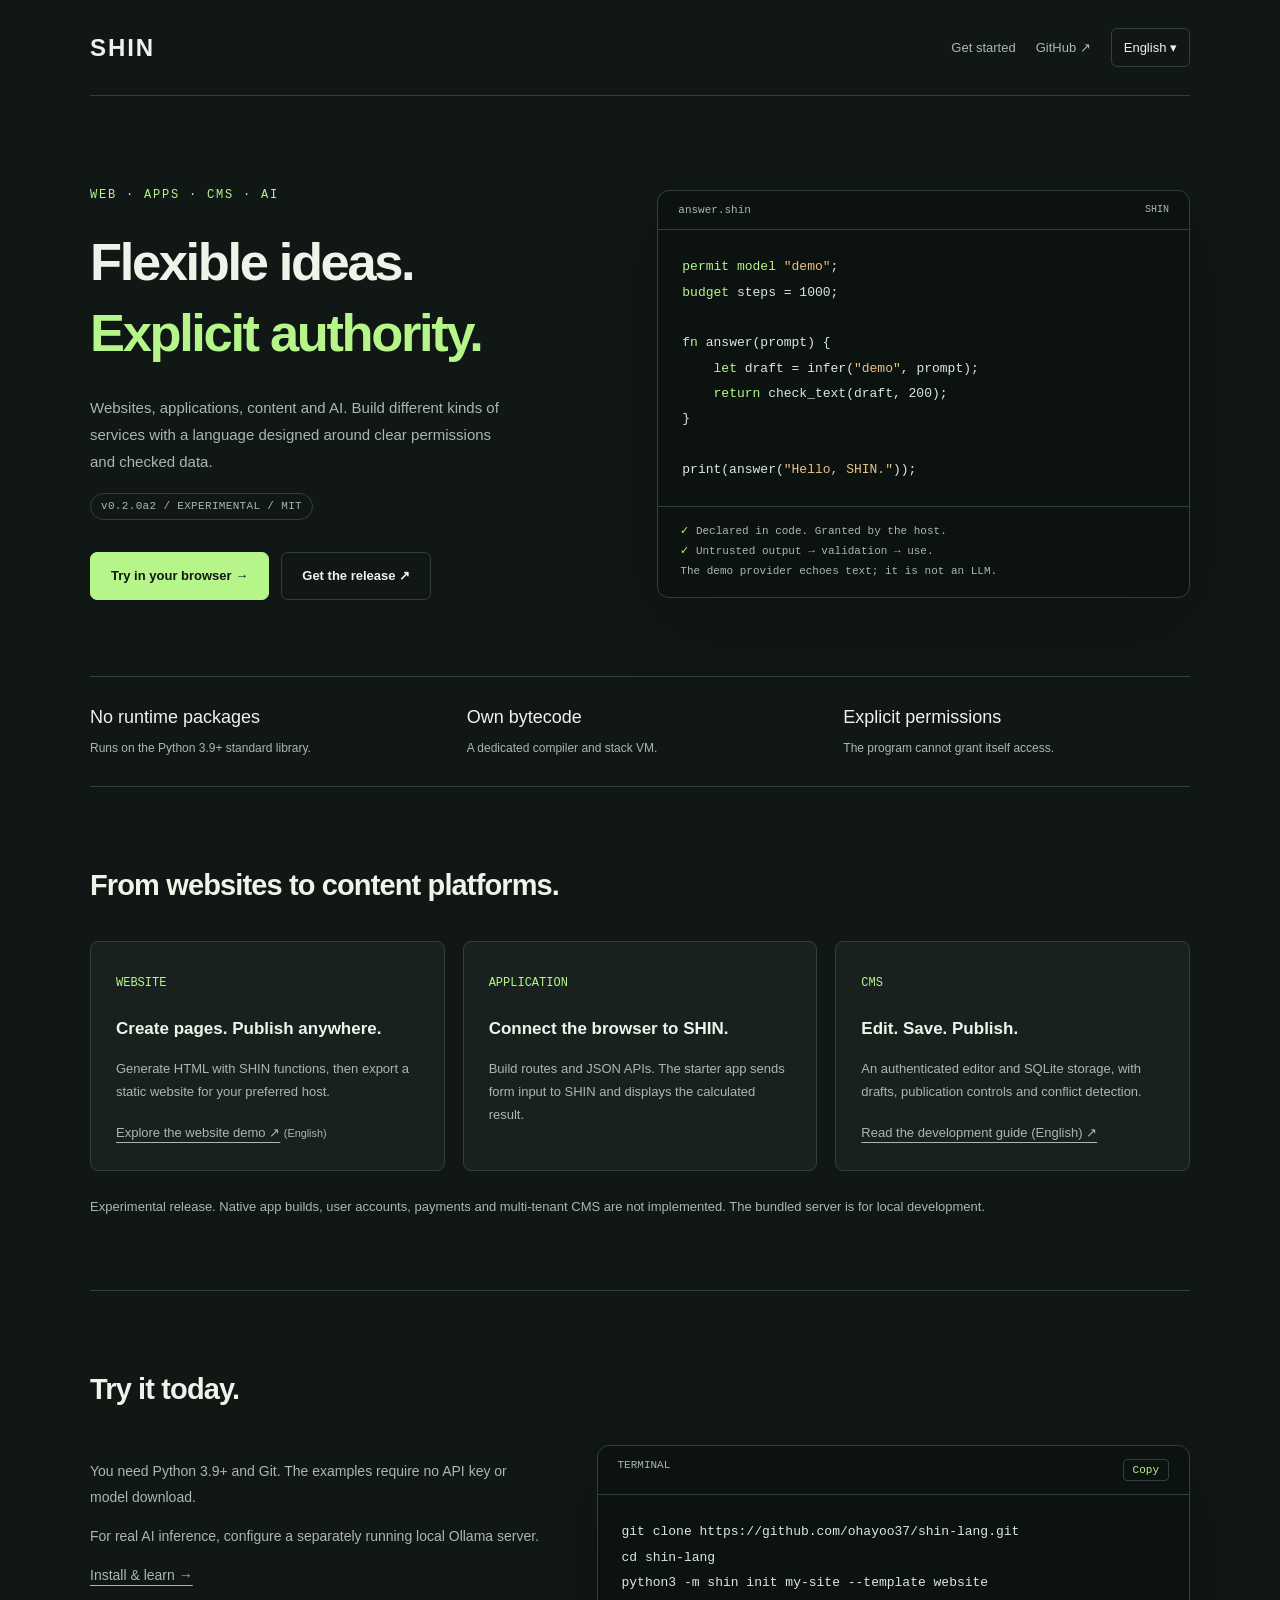
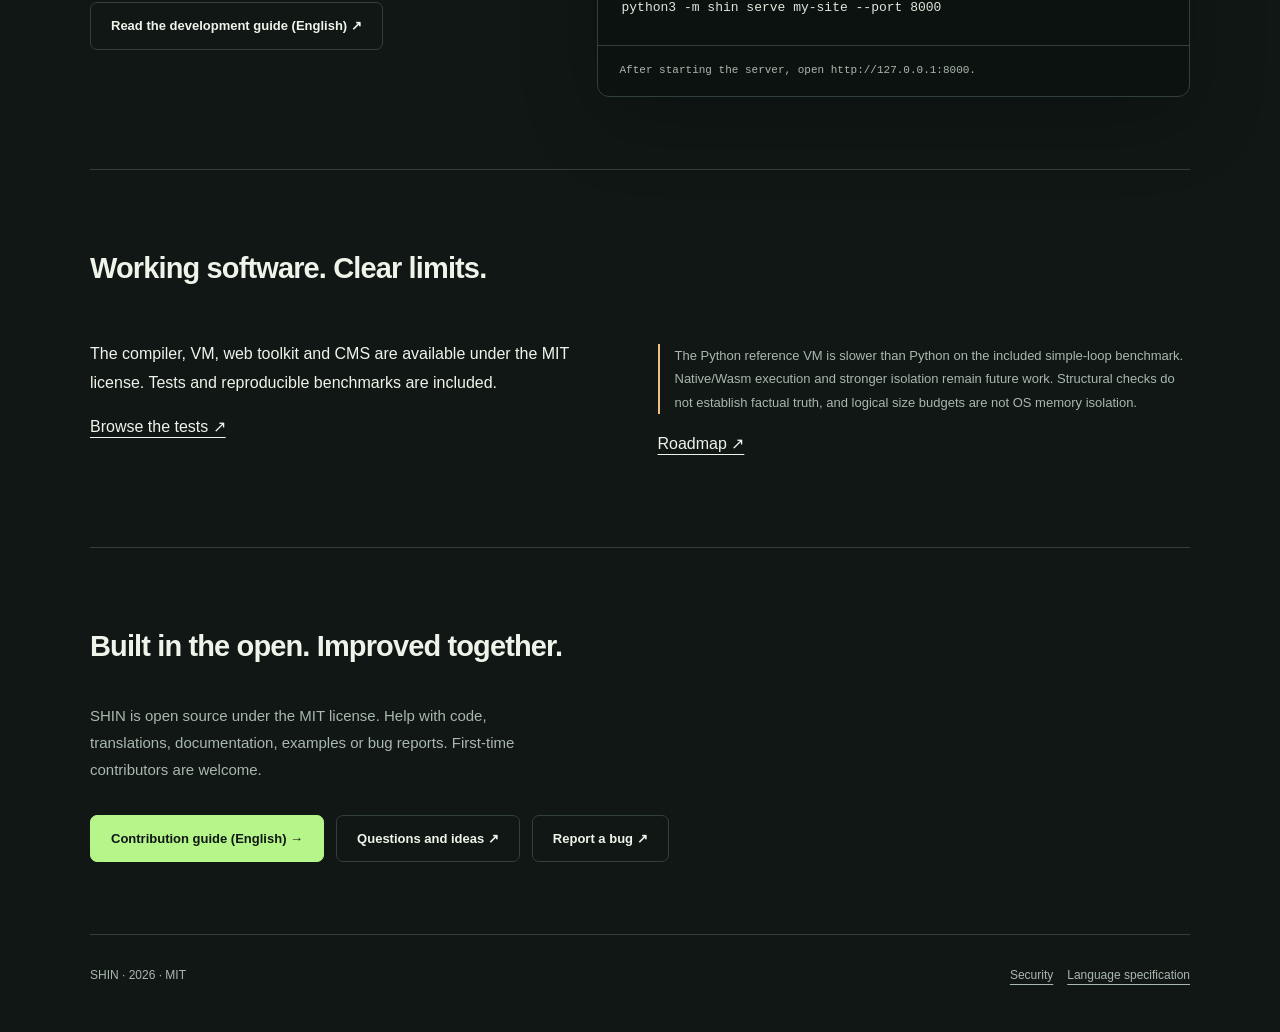
==== commit 59a95540: "Add real browser playground and cross-platform onboarding" ====
--- a/docs/index.html
+++ b/docs/index.html
@@ -6,7 +6,7 @@
 <link rel="stylesheet" href="site.css"><script src="site.js" defer></script></head>
 <body><a class="skip" href="#main">Skip to content</a><div class="wrap">
 <nav aria-label="Main navigation"><a class="brand" href="./">SHIN</a><div class="navlinks"><a class="hide-mobile" href="#start">Get started</a><a href="https://github.com/ohayoo37/shin-lang">GitHub ↗</a><details class="languages"><summary aria-label="Choose language">English</summary><div class="language-menu"><a lang="en" hreflang="en" href="en/" aria-current="page">English</a><a lang="ja" hreflang="ja" href="ja/">日本語</a><a lang="es" hreflang="es" href="es/">Español</a><a lang="fr" hreflang="fr" href="fr/">Français</a><a lang="de" hreflang="de" href="de/">Deutsch</a><a lang="pt-BR" hreflang="pt-BR" href="pt-BR/">Português</a><a lang="zh-CN" hreflang="zh-CN" href="zh-CN/">简体中文</a><a lang="ko" hreflang="ko" href="ko/">한국어</a></div></details></div></nav>
-<main id="main"><div class="hero"><div><div class="eyebrow">WEB · APPS · CMS · AI</div><h1>Flexible ideas.<br><em>Explicit authority.</em></h1><p class="lead">Websites, applications, content and AI. Build different kinds of services with a language designed around clear permissions and checked data.</p><span class="pill">v0.2.0a2 / EXPERIMENTAL / MIT</span><div class="actions"><a class="button primary" href="#start">Start building →</a><a class="button" href="https://github.com/ohayoo37/shin-lang/releases">Get the release ↗</a></div></div>
+<main id="main"><div class="hero"><div><div class="eyebrow">WEB · APPS · CMS · AI</div><h1>Flexible ideas.<br><em>Explicit authority.</em></h1><p class="lead">Websites, applications, content and AI. Build different kinds of services with a language designed around clear permissions and checked data.</p><span class="pill">v0.2.0a2 / EXPERIMENTAL / MIT</span><div class="actions"><a class="button primary" href="playground/">Try in your browser →</a><a class="button" href="https://github.com/ohayoo37/shin-lang/releases">Get the release ↗</a></div></div>
 <div class="codebox"><div class="codehead"><span>answer.shin</span><span>SHIN</span></div><pre><span class="kw">permit model</span> <span class="str">"demo"</span>;
 <span class="kw">budget</span> steps = 1000;
 
@@ -18,7 +18,7 @@
 print(answer(<span class="str">"Hello, SHIN."</span>));</pre><div class="result"><b>✓</b> Declared in code. Granted by the host.<br><b>✓</b> Untrusted output → validation → use.<br>The demo provider echoes text; it is not an LLM.</div></div></div>
 <div class="strip"><div><strong>No runtime packages</strong><span>Runs on the Python 3.9+ standard library.</span></div><div><strong>Own bytecode</strong><span>A dedicated compiler and stack VM.</span></div><div><strong>Explicit permissions</strong><span>The program cannot grant itself access.</span></div></div>
 <section id="web"><div class="sectionhead"><h2>From websites to content platforms.</h2></div><div class="cards"><article class="card"><span class="number">WEBSITE</span><h3>Create pages. Publish anywhere.</h3><p>Generate HTML with SHIN functions, then export a static website for your preferred host.</p><p><a href="demo/">Explore the website demo ↗</a> <small lang="en">(English)</small></p></article><article class="card"><span class="number">APPLICATION</span><h3>Connect the browser to SHIN.</h3><p>Build routes and JSON APIs. The starter app sends form input to SHIN and displays the calculated result.</p></article><article class="card"><span class="number">CMS</span><h3>Edit. Save. Publish.</h3><p>An authenticated editor and SQLite storage, with drafts, publication controls and conflict detection.</p><p><a href="https://github.com/ohayoo37/shin-lang/blob/main/docs/web.md">Read the development guide (English) ↗</a></p></article></div><p class="note limits">Experimental release. Native app builds, user accounts, payments and multi-tenant CMS are not implemented. The bundled server is for local development.</p></section>
-<section id="start"><div class="sectionhead"><h2>Try it today.</h2></div><div class="quick"><div><p>You need Python 3.9+ and Git. The examples require no API key or model download.</p><p>For real AI inference, configure a separately running local Ollama server.</p><a class="button" href="https://github.com/ohayoo37/shin-lang/blob/main/docs/web.md">Read the development guide (English) ↗</a></div><div class="codebox"><div class="codehead"><span>TERMINAL</span><button class="copy" id="copy" type="button" data-success="Commands copied." data-failure="Select the commands and copy them manually.">Copy</button></div><pre id="commands">git clone https://github.com/ohayoo37/shin-lang.git
+<section id="start"><div class="sectionhead"><h2>Try it today.</h2></div><div class="quick"><div><p>You need Python 3.9+ and Git. The examples require no API key or model download.</p><p>For real AI inference, configure a separately running local Ollama server.</p><p><a href="start/">Install &amp; learn →</a></p><a class="button" href="https://github.com/ohayoo37/shin-lang/blob/main/docs/web.md">Read the development guide (English) ↗</a></div><div class="codebox"><div class="codehead"><span>TERMINAL</span><button class="copy" id="copy" type="button" data-success="Commands copied." data-failure="Select the commands and copy them manually.">Copy</button></div><pre id="commands">git clone https://github.com/ohayoo37/shin-lang.git
 cd shin-lang
 python3 -m shin init my-site --template website
 python3 -m shin serve my-site --port 8000</pre><div class="result" id="copy-status" aria-live="polite">After starting the server, open http://127.0.0.1:8000.</div></div></div></section>
